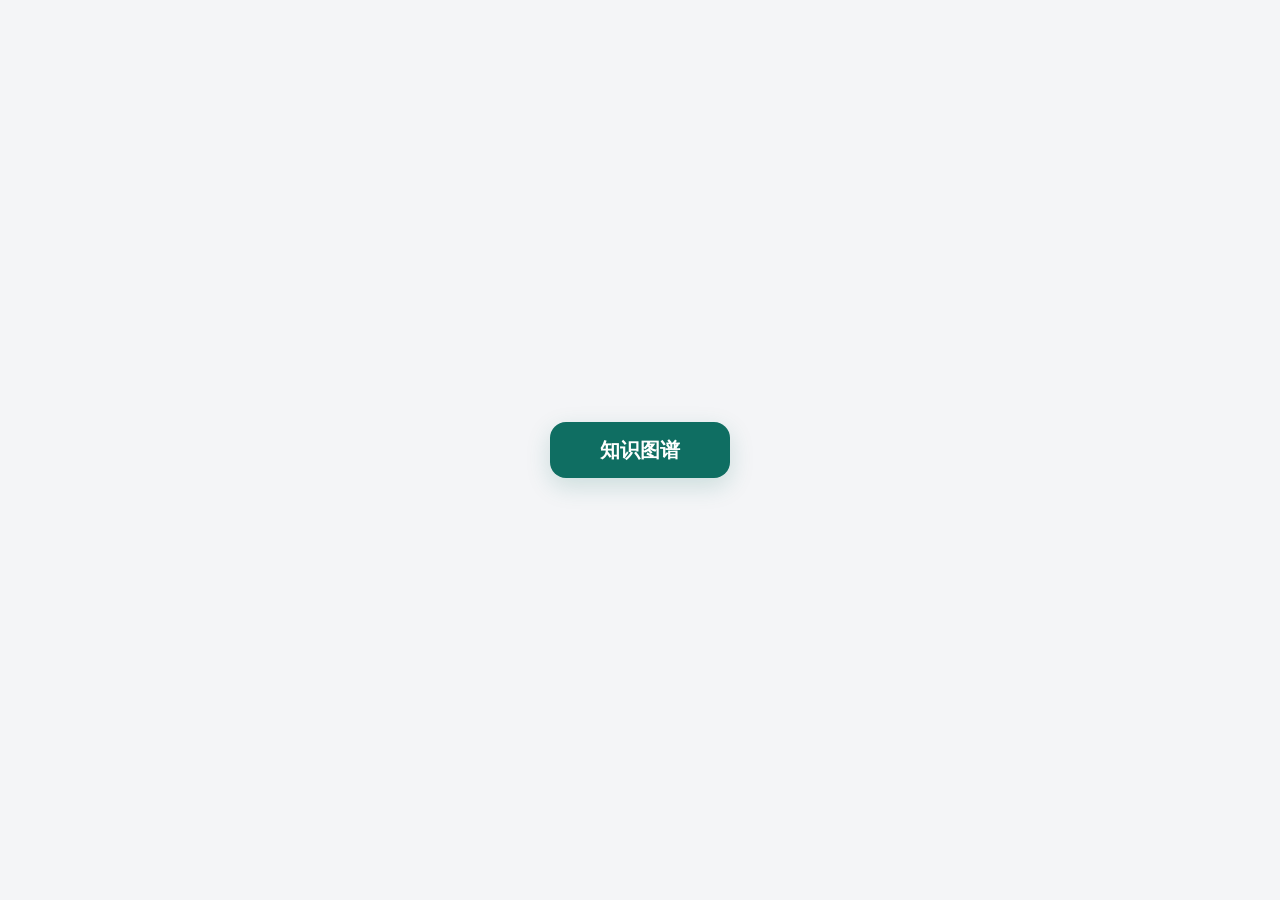
==== index.html @ 3ef8ac2c "初始化 ericzzy.fun 知识图谱独立站点" ====
<!DOCTYPE html>
<html lang="zh-CN">
<head>
  <meta charset="UTF-8">
  <meta name="viewport" content="width=device-width, initial-scale=1.0">
  <title>ericzzy.fun</title>
  <meta name="description" content="中小学及高中知识图谱与自适应诊断。">
  <style>
    * { box-sizing: border-box; }
    body {
      margin: 0;
      min-height: 100vh;
      display: grid;
      place-items: center;
      background: #f4f5f7;
      font-family: -apple-system, BlinkMacSystemFont, "Segoe UI", "PingFang SC", sans-serif;
    }
    .entry {
      display: inline-flex;
      align-items: center;
      justify-content: center;
      min-width: 180px;
      min-height: 56px;
      padding: 14px 28px;
      border-radius: 16px;
      background: #0f6e62;
      color: #fff;
      font-size: 20px;
      font-weight: 650;
      text-decoration: none;
      box-shadow: 0 8px 24px rgba(15, 110, 98, 0.18);
    }
    .entry:hover { background: #0c574e; }
    .entry:focus-visible { outline: 3px solid #0f6e62; outline-offset: 4px; }
  </style>
</head>
<body>
  <main>
    <a class="entry" href="/knowledge-graph/">知识图谱</a>
  </main>
</body>
</html>
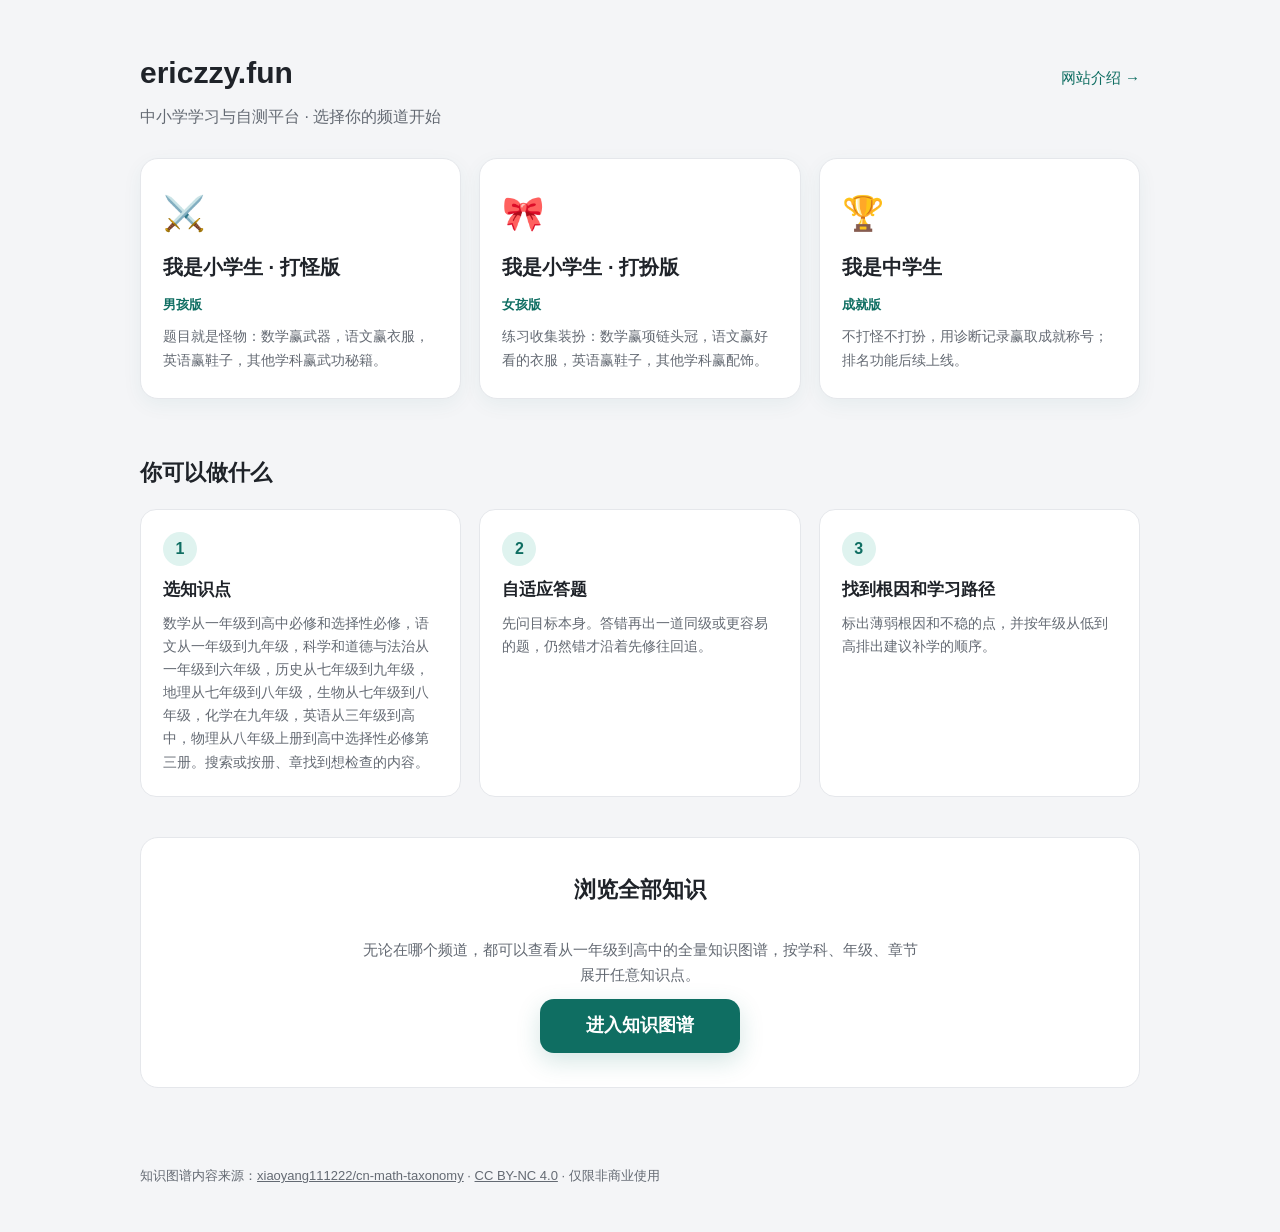
==== commit 61e41ae8: "门户首页+三频道：打怪版/打扮版/中学生成就版，新增网站介绍页与频道模式 - index.html 改为门户：三频道入口 + 你可以做什么（三步）+ 浏览全部知识 - 新增 about/ 网站介绍页（" ====
--- a/index.html
+++ b/index.html
@@ -3,40 +3,145 @@
 <head>
   <meta charset="UTF-8">
   <meta name="viewport" content="width=device-width, initial-scale=1.0">
-  <title>ericzzy.fun</title>
-  <meta name="description" content="中小学及高中知识图谱与自适应诊断。">
+  <title>ericzzy.fun · 中小学学习与自测平台</title>
+  <meta name="description" content="面向中小学生的学习、自测与成就平台：选知识点、自适应答题、找到根因和学习路径。小学生打怪版、打扮版，中学生成就版。">
   <style>
     * { box-sizing: border-box; }
+    :root {
+      --brand: #0f6e62;
+      --brand-dark: #0c574e;
+      --bg: #f4f5f7;
+      --card: #ffffff;
+      --text: #1f2329;
+      --muted: #646a73;
+      --line: #e5e7eb;
+    }
     body {
       margin: 0;
-      min-height: 100vh;
-      display: grid;
-      place-items: center;
-      background: #f4f5f7;
+      background: var(--bg);
+      color: var(--text);
       font-family: -apple-system, BlinkMacSystemFont, "Segoe UI", "PingFang SC", sans-serif;
+      line-height: 1.65;
     }
-    .entry {
-      display: inline-flex;
-      align-items: center;
-      justify-content: center;
-      min-width: 180px;
-      min-height: 56px;
-      padding: 14px 28px;
-      border-radius: 16px;
-      background: #0f6e62;
-      color: #fff;
-      font-size: 20px;
-      font-weight: 650;
-      text-decoration: none;
+    main { max-width: 1040px; margin: 0 auto; padding: 48px 20px 64px; }
+    .portal-head { display: flex; justify-content: space-between; align-items: baseline; gap: 16px; flex-wrap: wrap; }
+    h1 { font-size: 30px; margin: 0 0 6px; }
+    .sub { color: var(--muted); margin: 0 0 28px; }
+    .about-link { color: var(--brand); text-decoration: none; font-size: 15px; white-space: nowrap; }
+    .about-link:hover { text-decoration: underline; }
+
+    .entries { display: grid; grid-template-columns: repeat(3, 1fr); gap: 18px; margin-bottom: 56px; }
+    .entry-card {
+      display: flex; flex-direction: column; gap: 10px;
+      background: var(--card); border: 1px solid var(--line); border-radius: 18px;
+      padding: 26px 22px; text-decoration: none; color: inherit;
+      box-shadow: 0 6px 20px rgba(15, 110, 98, 0.06);
+      transition: transform .15s ease, box-shadow .15s ease;
+    }
+    .entry-card:hover { transform: translateY(-3px); box-shadow: 0 12px 28px rgba(15, 110, 98, 0.14); }
+    .entry-card:focus-visible { outline: 3px solid var(--brand); outline-offset: 3px; }
+    .entry-emoji { font-size: 34px; }
+    .entry-name { font-size: 20px; font-weight: 700; }
+    .entry-audience { font-size: 13px; color: var(--brand); font-weight: 600; }
+    .entry-desc { font-size: 14px; color: var(--muted); }
+
+    .section-title { font-size: 22px; margin: 0 0 18px; }
+    .steps { display: grid; grid-template-columns: repeat(3, 1fr); gap: 18px; margin-bottom: 40px; }
+    .step { background: var(--card); border: 1px solid var(--line); border-radius: 16px; padding: 22px; }
+    .step-no {
+      display: inline-grid; place-items: center;
+      width: 34px; height: 34px; border-radius: 50%;
+      background: #dff3ef; color: var(--brand); font-weight: 700; margin-bottom: 10px;
+    }
+    .step h3 { margin: 0 0 8px; font-size: 17px; }
+    .step p { margin: 0; font-size: 14px; color: var(--muted); }
+
+    .browse-all {
+      display: flex; flex-direction: column; align-items: center; gap: 12px;
+      background: var(--card); border: 1px solid var(--line); border-radius: 18px;
+      padding: 34px 22px; text-align: center;
+    }
+    .browse-all p { margin: 0; color: var(--muted); font-size: 15px; max-width: 560px; }
+    .btn-browse {
+      display: inline-flex; align-items: center; justify-content: center;
+      min-width: 200px; min-height: 52px; padding: 12px 30px;
+      border-radius: 14px; background: var(--brand); color: #fff;
+      font-size: 18px; font-weight: 650; text-decoration: none;
       box-shadow: 0 8px 24px rgba(15, 110, 98, 0.18);
     }
-    .entry:hover { background: #0c574e; }
-    .entry:focus-visible { outline: 3px solid #0f6e62; outline-offset: 4px; }
+    .btn-browse:hover { background: var(--brand-dark); }
+    .btn-browse:focus-visible { outline: 3px solid var(--brand); outline-offset: 4px; }
+
+    footer {
+      max-width: 1040px; margin: 0 auto; padding: 0 20px 32px;
+      color: var(--muted); font-size: 13px;
+    }
+    footer a { color: var(--muted); }
+
+    @media (max-width: 760px) {
+      .entries, .steps { grid-template-columns: 1fr; }
+      h1 { font-size: 24px; }
+    }
   </style>
 </head>
 <body>
   <main>
-    <a class="entry" href="/knowledge-graph/">知识图谱</a>
+    <div class="portal-head">
+      <div>
+        <h1>ericzzy.fun</h1>
+        <p class="sub">中小学学习与自测平台 · 选择你的频道开始</p>
+      </div>
+      <a class="about-link" href="/about/">网站介绍 →</a>
+    </div>
+
+    <div class="entries">
+      <a class="entry-card" href="/knowledge-graph/explore/?channel=monster">
+        <span class="entry-emoji">⚔️</span>
+        <span class="entry-name">我是小学生 · 打怪版</span>
+        <span class="entry-audience">男孩版</span>
+        <span class="entry-desc">题目就是怪物：数学赢武器，语文赢衣服，英语赢鞋子，其他学科赢武功秘籍。</span>
+      </a>
+      <a class="entry-card" href="/knowledge-graph/explore/?channel=dressup">
+        <span class="entry-emoji">🎀</span>
+        <span class="entry-name">我是小学生 · 打扮版</span>
+        <span class="entry-audience">女孩版</span>
+        <span class="entry-desc">练习收集装扮：数学赢项链头冠，语文赢好看的衣服，英语赢鞋子，其他学科赢配饰。</span>
+      </a>
+      <a class="entry-card" href="/knowledge-graph/explore/?channel=teen">
+        <span class="entry-emoji">🏆</span>
+        <span class="entry-name">我是中学生</span>
+        <span class="entry-audience">成就版</span>
+        <span class="entry-desc">不打怪不打扮，用诊断记录赢取成就称号；排名功能后续上线。</span>
+      </a>
+    </div>
+
+    <h2 class="section-title">你可以做什么</h2>
+    <div class="steps">
+      <div class="step">
+        <span class="step-no">1</span>
+        <h3>选知识点</h3>
+        <p>数学从一年级到高中必修和选择性必修，语文从一年级到九年级，科学和道德与法治从一年级到六年级，历史从七年级到九年级，地理从七年级到八年级，生物从七年级到八年级，化学在九年级，英语从三年级到高中，物理从八年级上册到高中选择性必修第三册。搜索或按册、章找到想检查的内容。</p>
+      </div>
+      <div class="step">
+        <span class="step-no">2</span>
+        <h3>自适应答题</h3>
+        <p>先问目标本身。答错再出一道同级或更容易的题，仍然错才沿着先修往回追。</p>
+      </div>
+      <div class="step">
+        <span class="step-no">3</span>
+        <h3>找到根因和学习路径</h3>
+        <p>标出薄弱根因和不稳的点，并按年级从低到高排出建议补学的顺序。</p>
+      </div>
+    </div>
+
+    <div class="browse-all">
+      <h2 class="section-title">浏览全部知识</h2>
+      <p>无论在哪个频道，都可以查看从一年级到高中的全量知识图谱，按学科、年级、章节展开任意知识点。</p>
+      <a class="btn-browse" href="/knowledge-graph/explore/">进入知识图谱</a>
+    </div>
   </main>
+  <footer>
+    <p>知识图谱内容来源：<a href="https://github.com/xiaoyang111222/cn-math-taxonomy">xiaoyang111222/cn-math-taxonomy</a> · <a href="https://creativecommons.org/licenses/by-nc/4.0/deed.zh-hans">CC BY-NC 4.0</a> · 仅限非商业使用</p>
+  </footer>
 </body>
 </html>
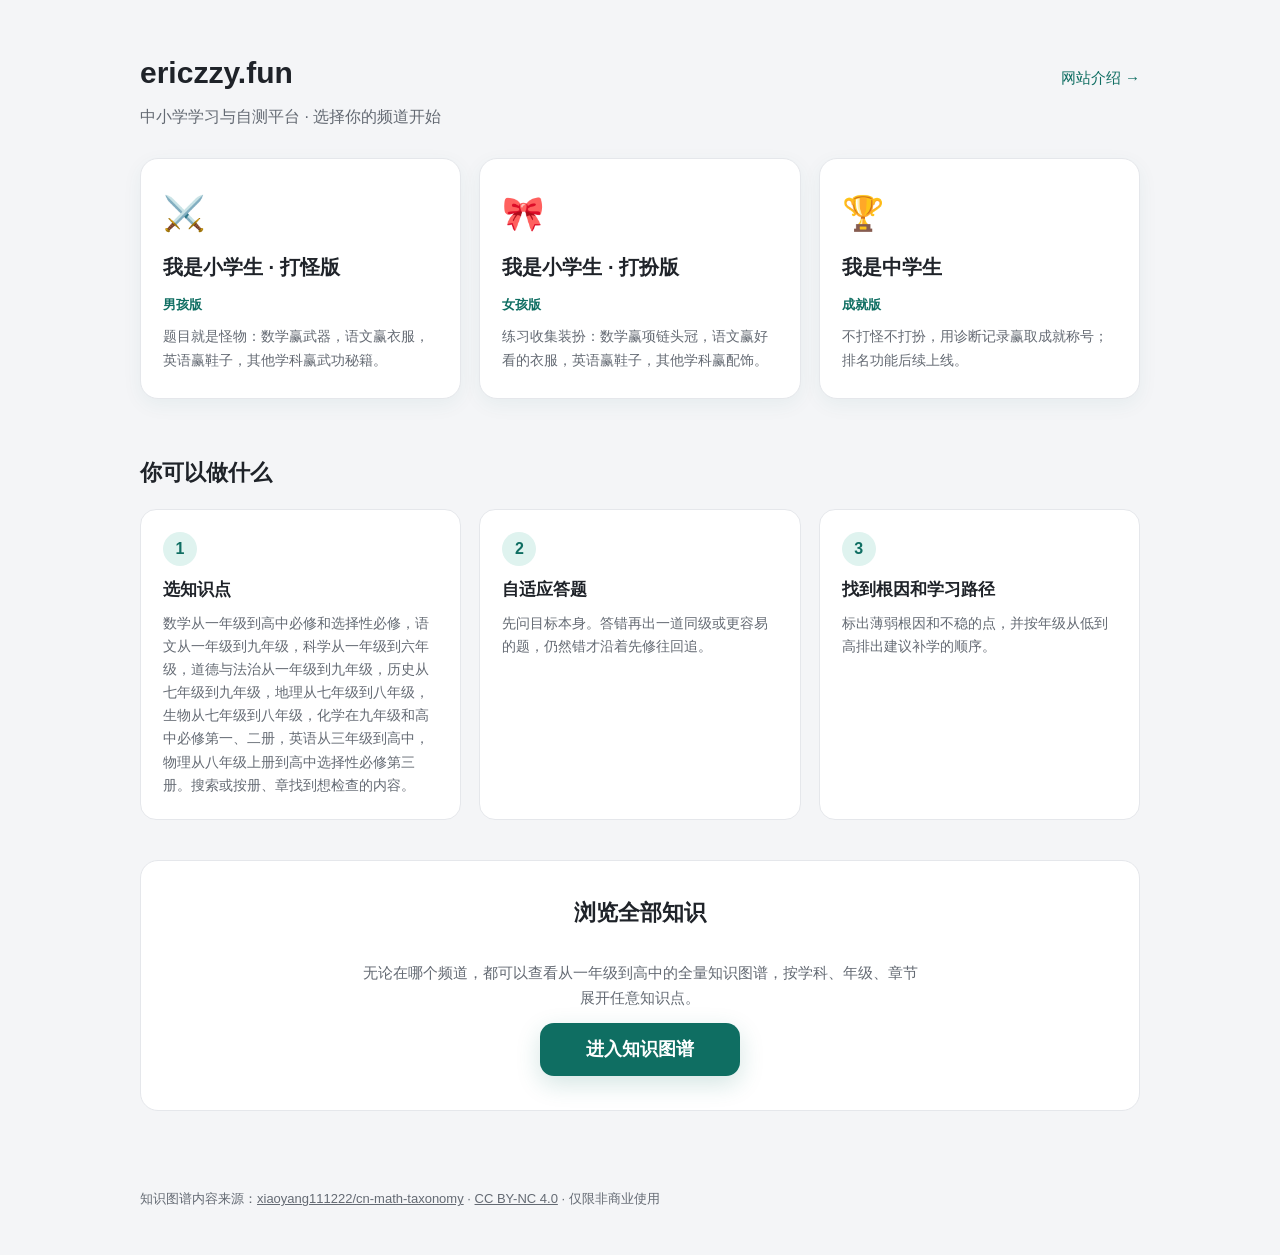
==== commit 7caf2519: "同步上游数据：高中化学必修一二、初中道法、科学补点；移除全站页脚行 - data 五个文件同步上游：知识点 3297 -> 3496（+199：高中化学41、初中道法110、   科学47、语文1），" ====
--- a/index.html
+++ b/index.html
@@ -120,7 +120,7 @@
       <div class="step">
         <span class="step-no">1</span>
         <h3>选知识点</h3>
-        <p>数学从一年级到高中必修和选择性必修，语文从一年级到九年级，科学和道德与法治从一年级到六年级，历史从七年级到九年级，地理从七年级到八年级，生物从七年级到八年级，化学在九年级，英语从三年级到高中，物理从八年级上册到高中选择性必修第三册。搜索或按册、章找到想检查的内容。</p>
+        <p>数学从一年级到高中必修和选择性必修，语文从一年级到九年级，科学从一年级到六年级，道德与法治从一年级到九年级，历史从七年级到九年级，地理从七年级到八年级，生物从七年级到八年级，化学在九年级和高中必修第一、二册，英语从三年级到高中，物理从八年级上册到高中选择性必修第三册。搜索或按册、章找到想检查的内容。</p>
       </div>
       <div class="step">
         <span class="step-no">2</span>
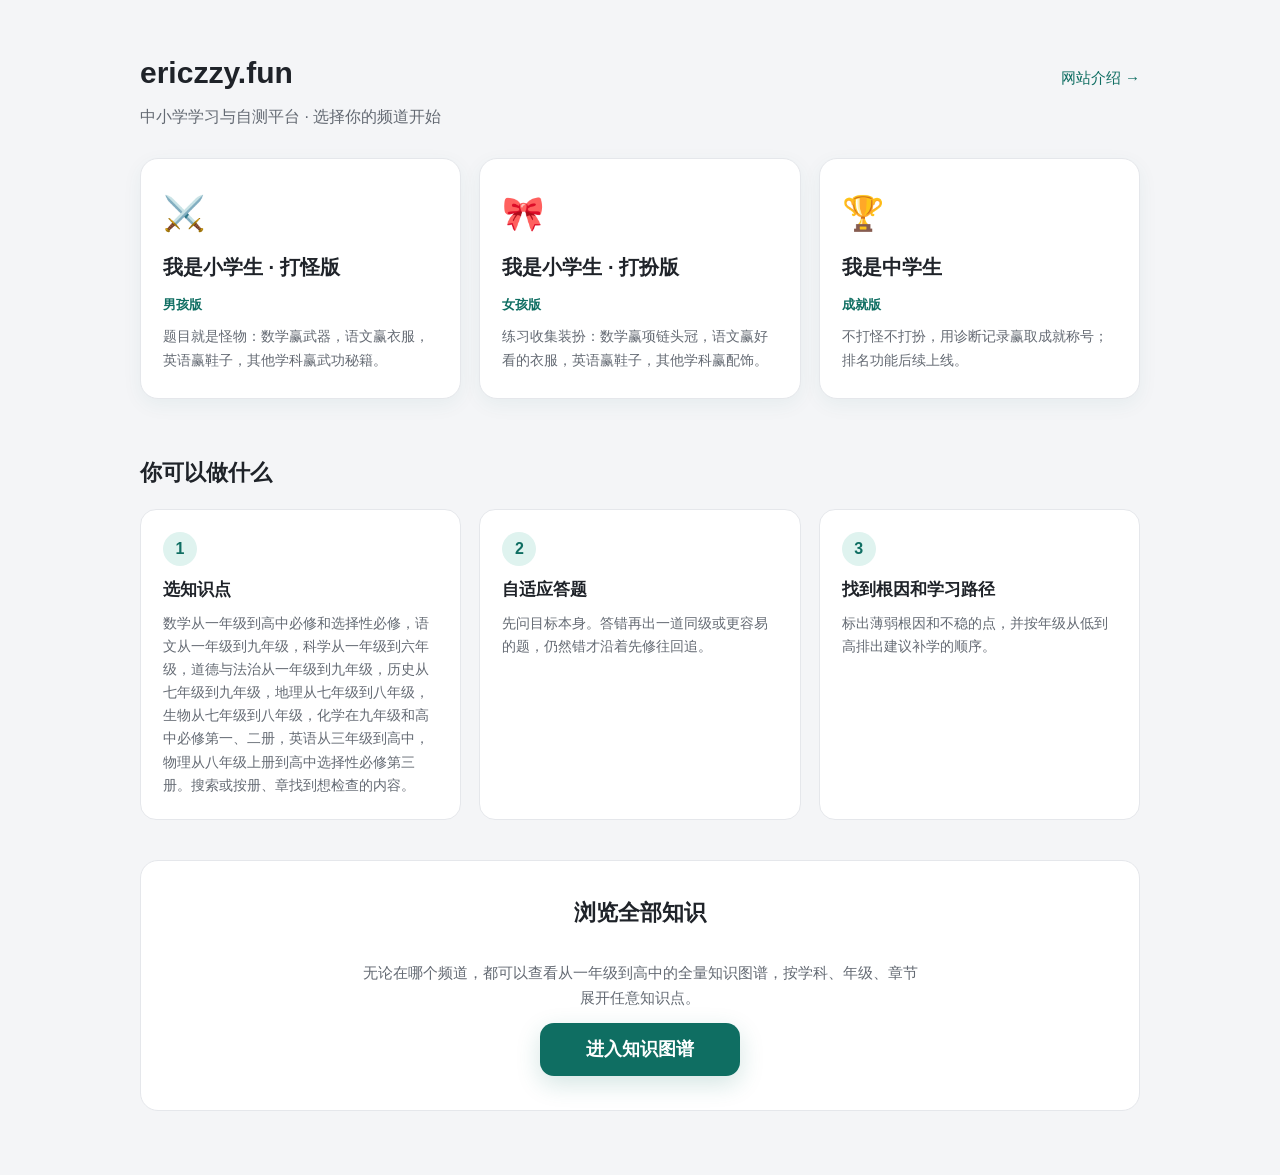
==== commit 4c6f3c4c: "首页底部署名行移除，署名仅保留在仓库 LICENSE/README；AGENTS.md 同步约定" ====
--- a/index.html
+++ b/index.html
@@ -140,8 +140,5 @@
       <a class="btn-browse" href="/knowledge-graph/explore/">进入知识图谱</a>
     </div>
   </main>
-  <footer>
-    <p>知识图谱内容来源：<a href="https://github.com/xiaoyang111222/cn-math-taxonomy">xiaoyang111222/cn-math-taxonomy</a> · <a href="https://creativecommons.org/licenses/by-nc/4.0/deed.zh-hans">CC BY-NC 4.0</a> · 仅限非商业使用</p>
-  </footer>
 </body>
 </html>
